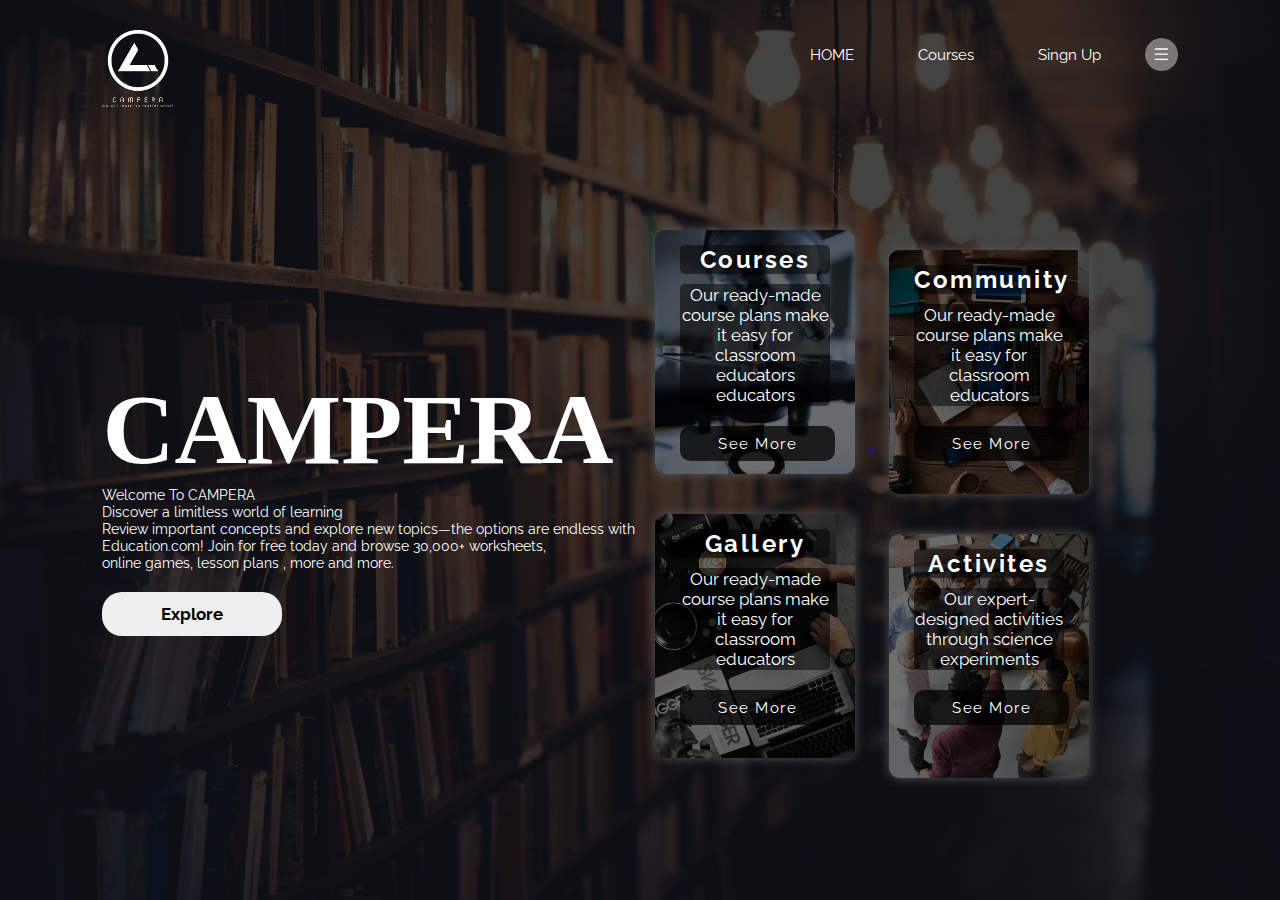
==== index.html @ c3b48ab7 "Campera" ====
<!DOCTYPE html>
<html lang="en">
<head>
    <title>CAMPERA</title>
    <meta charset="UTF-8">
    <meta http-equiv="X-UA-Compatible" content="IE=edge">
    <meta name="viewport" content="width=device-width, initial-scale=1.0">
    <!-- Fonts -->
    <link rel="preconnect" href="https://fonts.gstatic.com">
    <link href="https://fonts.googleapis.com/css2?family=Raleway:ital,wght@0,200;0,300;0,400;0,700;0,900;1,200;1,300;1,400;1,700&display=swap" rel="stylesheet"> 
    <!-- CSS -->
    <link rel="stylesheet" href="css/style-index.css">
    <link rel="icon" href="images/ICON-OK.png">
</head>
<body>
    <div class="container-index"> 
         <div class="navbar">
             <a href="index.html"> <img class="logo" src="images/Campera White logo.png" alt="logo"> </a>
             <nav>
                 <ul>
                    <li><a href="home.html">HOME</a></li>
                    <li><a href="courses.html">Courses</a></li>
                    <li><a href="sign-up.html">Singn Up</a></li>
                </ul>
             </nav>
             <img class="menu-icon" src="images/menu.png">
         </div>

         <div class="row">
            <div class="col col-1">
                <h1> CAMPERA </h1>
                  <p>
                      Welcome To CAMPERA <br>
                    Discover a limitless world of learning <br>
                    Review important concepts and explore new topics—the options are endless with Education.com! Join for free today and browse 30,000+ worksheets, <br> online games, lesson plans , more and more.</p>
                  <a href="home.html" > <button class="first-button" type="button">Explore</button> </a>
            </div>
        <div class="col col-2">
            <a href="https://www.education.com/">
            <div class="card card1 ">
                <h2>Courses</h2>
                <p>Our ready-made course plans make it easy for classroom educators educators</p>
                <button class="card-button">See More</button>
            </div>
        </a>
        
            <div class="card card2 ">
                <h2>Community</h2>
                <p>Our ready-made course plans make it easy for classroom educators</p>
                <button class="card-button">See More</button>

            </div>   
               
            <div class="card card3 ">
                <h2> Gallery</h2>
                <p>Our ready-made course plans make it easy for classroom educators</p>
                <button class="card-button">See More</button>

            </div>
            <div class="card card4">
                <h2> Activites</h2>
                <p> Our expert-designed activities through science experiments</p>
                <button class="card-button">See More</button>

            </div>
    
            
        </div>
    </div>

    </div>


    
</body>
</html>
---- css/style-index.css ----
/* General START */

*{
    margin:0;
    padding: 0;
    font-family: 'Raleway', 'Roboto' , sans-serif;
 }


.container-index {
    width: 100%;
    height: 100vh;
    background-image: linear-gradient(rgba(0,0,0,0.73),rgba(0,0,0,0.73)),
    url(../images/side.jpg);
    background-position: center;
    background-size: cover;
    background-attachment: fixed;

    padding-left: 8%;
    padding-right: 8%;
    box-sizing: border-box;
}

.overlay {
    background-color: rgba(0,0,0,0.73);
    width: 200px;
    height: 244px;
    border-radius: 10px;
}



 /* General END */

 .navbar {
     height: 12%;
     display: flex;
     align-items: center;
 }

 .logo {
     width: 71px;
     cursor: pointer;
     margin-top: 33px;
 }

 .menu-icon {
     width: 33px;
     cursor: pointer;
     margin-left: 44px;
 }

 nav {
     flex: 1;
     text-align: right;

 }

 nav ul li {
     list-style: none;
     display: inline-block;
     margin-left: 60px;
 }

 nav ul li a {
     text-decoration: none;
     color: #fff;
     font-size: 15px;
 }


 .row {
     display: flex;
     height: 88%;
     align-items: center;
 }

 .col {
     flex-basis: 50%;
 }


 h1 {
     color:  #fff;
     font-size: 100px;
    font-family:serif ;
 }


 p{
     color: #fff;
     font-size: 13.7px;
     line-height: 17px;
 }

 .first-button {
    width: 180px;
    color: #000;
    font-size: 17px;
    padding: 12px 0;
    border: 0;
    border-radius: 20px;
    outline: none;
    margin-top: 20px;
    font-weight: bold;
    cursor: pointer;

 }

 .first-button:hover{
    background-color: rgba(0, 0, 0, 0.57);
    color:#fff;
 }

 .card {
    
     width: 200px;
     height: 244px;
     display: inline-block;
     border-radius: 10px;
     padding: 15px 25px;
     box-sizing: border-box;
     cursor: pointer;
     margin: 10px 15px;
     background-position: center;
     background-size: cover;
     transition: transform 0.5s;
     box-shadow: 0 0 11px #555 ;
 }

 .card1 {
    background-image: linear-gradient(rgba(0,0,0,0.57),rgba(0,0,0,0.57)),
    url(../images/card4.jpg);

 }
 
 .card2 {
    background-image: linear-gradient(rgba(0,0,0,0.57),rgba(0,0,0,0.57)),
    url(../images/card9.jpg);
 }
 
 .card3 {
    background-image: linear-gradient(rgba(0,0,0,0.57),rgba(0,0,0,0.57)),
    url(../images/card3.jpg);
 } 
 
 .card4 {
    background-image: linear-gradient(rgba(0, 0, 0, 0.57),rgba(0,0,0,0.57)),
    url(../images/card2.jpg);

 }




 .card:hover {
     transform: translateY(-10px);
 }


 h2 {
     color: #fff;
     text-shadow: 0 1px 15px #000;
     text-align: center;
     margin-bottom: 10px;
     letter-spacing: 2.5px;
     background-color: rgba(0,0,0,0.5);
     border-radius: 5px;
     font-weight: bold;
 }

 .card p {
     text-shadow: 1px 1px 15px #000;
     text-align: center;
     background-color: rgba(0,0,0,0.5);
     border-radius: 5px;
     font-size: 17px;
     padding: 1px;
     line-height: 20px;

 }


 .card-button {
     background: none;
     outline: none;
     border: 0;
     border-radius:10px ;
     color: #fff;
     width: 155px;
     height: 35px;
     padding: 5px 10px;
     margin: 20px 20px 5px 0px;
     font-size: 15px;
     letter-spacing: 1.5px;
     background:rgba(0,0,0,0.73);

 }


 .test {

    color: #fff;
    text-shadow: 0 1px 15px #000;
    text-align: center;
    letter-spacing: 2.5px;
    background-color: rgba(0,0,0,0.5);
    border-radius: 1px;
    font-weight: bold;
    font-size: 40px;
    border-radius: 5px;
    font-family: serif;
    margin-top: -90px;
 }


 @media(max-width: 1200px){

    *{
        text-align: center;
    }

    
    .navbar  {
        height: 10%;
        display: flex;
        align-items: center;
    }

    .logo {
        width: 55px;
        margin-top: 15px;
    }

    nav {
        flex: 1;
        text-align: center ;
        margin: 0;
        padding: 0;
    }
 
    nav ul li{
        margin-left: 15px;
    }

    .row{
        display: flex;
        flex-direction: column;
        align-items: center;

    }
    .col{
        flex-basis: 100%;
    }

    .col-1 {
        margin-top:122px;
    }

    .col-2 {
        margin-top: 188px;
        width:120%;
        height: 1500px;
        background-image: linear-gradient(rgba(0,0,0,0.73),rgba(0,0,0,0.73)),
        url(../images/side.jpg);
        background-attachment: fixed;
    }

    h1{
        font-size: 79px;
    }

    .card h2 {
        font-size: 27px;
        font-weight: bolder;
        text-shadow: none;
        text-align: center;
        margin: 100px auto 0 auto;
    }

    .card p {
        display: none;
    }


    
    


}
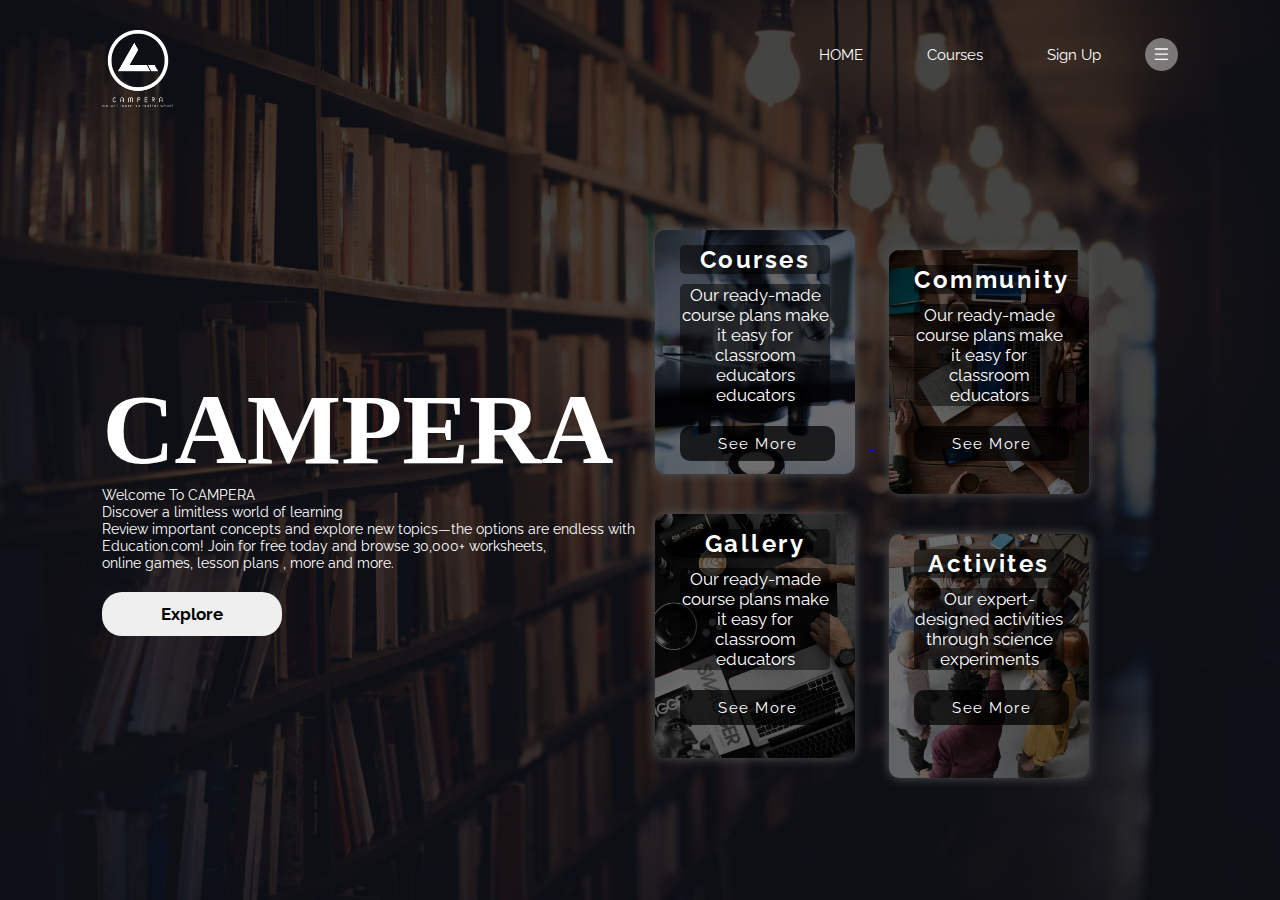
==== commit 58f50af0: "Update index.html" ====
--- a/index.html
+++ b/index.html
@@ -20,7 +20,7 @@
                  <ul>
                     <li><a href="home.html">HOME</a></li>
                     <li><a href="courses.html">Courses</a></li>
-                    <li><a href="sign-up.html">Singn Up</a></li>
+                    <li><a href="sign-up.html">Sign Up</a></li>
                 </ul>
              </nav>
              <img class="menu-icon" src="images/menu.png">
@@ -73,4 +73,4 @@
 
     
 </body>
-</html>+</html>
